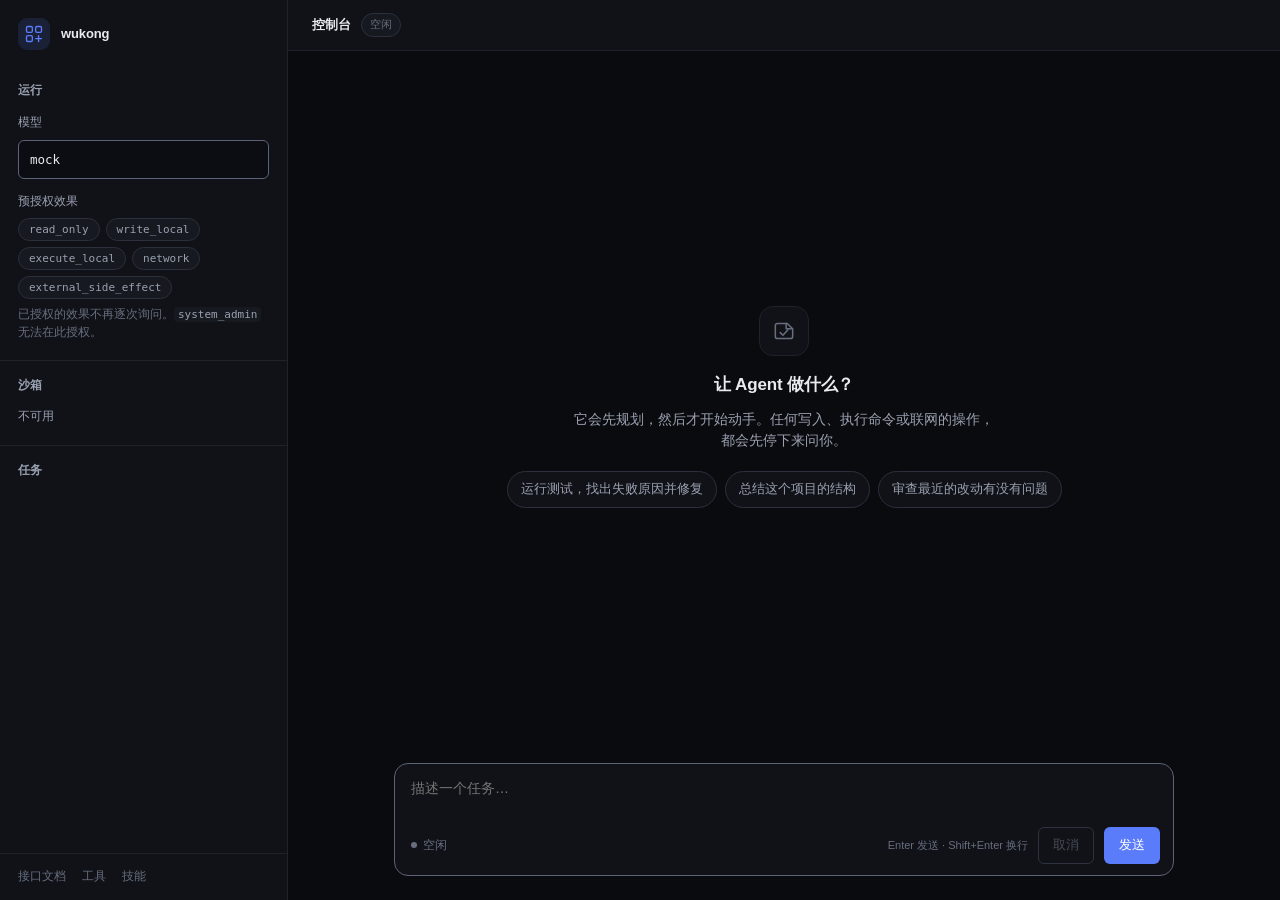
==== src/wukong/api/console/index.html @ ef0b3c14 "refactor: rename the project to wukong The repo, the Python package, the CLI command, the env vars a" ====
<!DOCTYPE html>
<html lang="zh-CN">
<head>
<meta charset="utf-8">
<meta name="viewport" content="width=device-width, initial-scale=1">
<title>wukong 控制台</title>
<link rel="stylesheet" href="style.css">
</head>
<body>
<div id="app">

  <aside id="sidebar">
    <header class="brand">
      <span class="brand-mark" aria-hidden="true">
        <svg viewBox="0 0 24 24" width="20" height="20" fill="none" stroke="currentColor" stroke-width="1.6" stroke-linecap="round" stroke-linejoin="round">
          <rect x="3" y="3" width="7" height="7" rx="1.5"/>
          <rect x="14" y="3" width="7" height="7" rx="1.5"/>
          <rect x="3" y="14" width="7" height="7" rx="1.5"/>
          <path d="M17.5 14v7M14 17.5h7"/>
        </svg>
      </span>
      <div class="brand-text">
        <span class="brand-name">wukong</span>
        <span class="brand-version" id="version"></span>
      </div>
    </header>

    <section class="panel">
      <h2 class="panel-title">运行</h2>
      <label class="field">
        <span class="field-label">模型</span>
        <input id="model" value="mock" spellcheck="false" autocomplete="off">
      </label>
      <div class="field">
        <span class="field-label">预授权效果</span>
        <div id="approve" class="toggles" role="group" aria-label="预授权效果"></div>
        <p class="hint">已授权的效果不再逐次询问。<code>system_admin</code> 无法在此授权。</p>
      </div>
    </section>

    <section class="panel">
      <h2 class="panel-title">沙箱</h2>
      <div id="sandbox" class="sandbox">
        <span class="skeleton"></span>
      </div>
    </section>

    <section class="panel panel-grow">
      <h2 class="panel-title">
        任务
        <span class="panel-count" id="task-count"></span>
      </h2>
      <div id="tasks" class="task-list"></div>
    </section>

    <footer class="sidebar-footer">
      <a href="/docs" target="_blank" rel="noreferrer">接口文档</a>
      <a href="/api/v1/tools" target="_blank" rel="noreferrer">工具</a>
      <a href="/api/v1/skills" target="_blank" rel="noreferrer">技能</a>
    </footer>
  </aside>

  <main id="main">
    <header id="topbar">
      <div class="topbar-left">
        <span class="topbar-title" id="topbar-title">控制台</span>
        <span class="chip" id="topbar-status">空闲</span>
      </div>
      <div class="topbar-right" id="topbar-meta"></div>
    </header>

    <div id="transcript">
      <div id="empty" class="empty">
        <div class="empty-mark" aria-hidden="true">
          <svg viewBox="0 0 24 24" width="26" height="26" fill="none" stroke="currentColor" stroke-width="1.4" stroke-linecap="round" stroke-linejoin="round">
            <path d="M4 17V7a2 2 0 0 1 2-2h9l5 5v7a2 2 0 0 1-2 2H6a2 2 0 0 1-2-2Z"/>
            <path d="M14 5v5h5"/>
            <path d="M8.5 13.5 11 16l4.5-5"/>
          </svg>
        </div>
        <h2 class="empty-title">让 Agent 做什么？</h2>
        <p class="empty-body">
          它会先规划，然后才开始动手。任何写入、执行命令或联网的操作，都会先停下来问你。
        </p>
        <div class="empty-examples">
          <button type="button" class="example">运行测试，找出失败原因并修复</button>
          <button type="button" class="example">总结这个项目的结构</button>
          <button type="button" class="example">审查最近的改动有没有问题</button>
        </div>
      </div>
    </div>

    <div id="approval" class="approval hidden" role="alertdialog" aria-labelledby="approval-title">
      <div class="approval-head">
        <span class="approval-icon" aria-hidden="true">
          <svg viewBox="0 0 24 24" width="15" height="15" fill="none" stroke="currentColor" stroke-width="1.8" stroke-linecap="round">
            <path d="M12 9v4M12 16.5v.01"/>
            <path d="M10.3 3.9 2.6 17.2A2 2 0 0 0 4.3 20h15.4a2 2 0 0 0 1.7-2.8L13.7 3.9a2 2 0 0 0-3.4 0Z"/>
          </svg>
        </span>
        <strong id="approval-title">需要你批准</strong>
        <span id="approval-effect" class="chip chip-warn"></span>
      </div>
      <pre id="approval-preview"></pre>
      <div id="approval-detail" class="approval-detail"></div>
      <div class="approval-actions">
        <button id="btn-approve" class="btn btn-primary">批准</button>
        <button id="btn-deny" class="btn btn-danger">拒绝</button>
      </div>
    </div>

    <form id="composer">
      <div class="composer-box">
        <textarea id="goal" rows="1" placeholder="描述一个任务…" aria-label="任务目标"></textarea>
        <div class="composer-actions">
          <span id="status" class="status" data-state="idle">空闲</span>
          <span class="composer-hint">Enter 发送 · Shift+Enter 换行</span>
          <button id="btn-cancel" type="button" class="btn btn-ghost" disabled>取消</button>
          <button id="btn-send" type="submit" class="btn btn-primary">发送</button>
        </div>
      </div>
    </form>
  </main>
</div>
<script src="app.js"></script>
</body>
</html>
---- src/wukong/api/console/style.css ----
/* wukong console.
 *
 * One stylesheet, no build step, no framework. The palette is a small set of
 * custom properties so a change of mind is a change in one place.
 *
 * The rules this follows, in order of how much they matter:
 *
 *   1. **Content sits in a centred column.** A transcript that spans the full
 *      width of a 1440px window produces 200-character lines and reads like a
 *      log file. The column is the single biggest thing that makes a chat UI
 *      look considered rather than assembled.
 *   2. Elevation comes from background steps, not shadows. A shadow is
 *      invisible on a dark UI; a lighter panel is not.
 *   3. One accent, used for the one primary action and nothing else.
 *   4. Monospace is for identifiers and output, never for prose.
 *   5. Borders are 1px and low-contrast. They separate, they do not decorate.
 *   6. Every interactive thing has a visible hover, active and focus state.
 *      A control whose state you cannot see is a control you will not trust.
 */

:root {
  color-scheme: dark;

  /* surfaces, darkest to lightest */
  --bg: #0a0b0f;
  --bg-panel: #101218;
  --bg-raised: #16191f;
  --bg-hover: #1c2029;
  /* Recessed, not raised. On a dark UI "input" reads as a well you type into,
     and a well is darker than the surface around it -- the same direction as
     light, not the opposite. Getting this backwards is why a form looks
     pasted on. */
  --bg-input: #0b0d12;

  /* Three tiers, because one border cannot do two jobs.
     `--border` separates things that are already distinct (decorative).
     `--border-strong` is for hover and dividers.
     `--border-control` outlines something you have to be able to find and
     click: at 3.16:1 on the panel it meets WCAG 1.4.11, where the decorative
     tier sits at 1.45:1 and would fail it. */
  --border: #1e222b;
  --border-strong: #2b303c;
  --border-control: #5a6377;

  --text: #e9ebef;
  --text-dim: #9aa1b0;
  --text-faint: #676e7e;

  --accent: #5b7cfa;
  --accent-hover: #7492ff;
  --accent-soft: rgba(91, 124, 250, 0.14);

  --ok: #40c98b;
  --ok-soft: rgba(64, 201, 139, 0.13);
  --warn: #dfa43c;
  --warn-soft: rgba(223, 164, 60, 0.13);
  --danger: #ef6160;
  --danger-soft: rgba(239, 97, 96, 0.13);

  --radius-sm: 6px;
  --radius: 10px;
  --radius-lg: 14px;

  /* the reading column: prose, cards, the composer and the approval panel all
     line up on this, which is what makes the page look like one thing */
  --column: 780px;

  /* Latin first, then the Chinese family -- but the Chinese family is not a
     fallback here, it is what most of the text will actually render in.
     `PingFang SC` is the macOS default and is what makes a Chinese interface
     look native rather than like a translated English one; the rest are the
     Windows and Linux equivalents. HarmonyOS Sans is first because it has the
     most even weight across the CJK block. */
  --sans: -apple-system, BlinkMacSystemFont, "Segoe UI", "PingFang SC",
    "HarmonyOS Sans SC", "Hiragino Sans GB", "Microsoft YaHei UI",
    "Microsoft YaHei", "Source Han Sans SC", "Noto Sans CJK SC", Roboto,
    sans-serif;
  --mono: ui-monospace, SFMono-Regular, "SF Mono", Menlo, Consolas,
    "PingFang SC", monospace;
}

* { box-sizing: border-box; }

html, body {
  margin: 0;
  height: 100%;
  background: var(--bg);
  color: var(--text);
  /* 1.7 rather than 1.55: hanzi fill their em box, so the same leading that
     looks right for Latin looks cramped for Chinese. */
  font: 400 14px/1.7 var(--sans);
  -webkit-font-smoothing: antialiased;
}

#app {
  display: grid;
  grid-template-columns: 288px minmax(0, 1fr);
  height: 100vh;
}

/* ---------------------------------------------------------------- sidebar */

#sidebar {
  display: flex;
  flex-direction: column;
  min-height: 0;
  background: var(--bg-panel);
  border-right: 1px solid var(--border);
}

.brand {
  display: flex;
  align-items: center;
  gap: 11px;
  padding: 18px 18px 16px;
}

.brand-mark {
  display: grid;
  place-items: center;
  width: 32px;
  height: 32px;
  border-radius: 9px;
  background: var(--accent-soft);
  color: var(--accent);
  flex: none;
}

.brand-text { display: flex; flex-direction: column; min-width: 0; line-height: 1.3; }

.brand-name {
  font-size: 13px;
  font-weight: 600;
  letter-spacing: -0.01em;
  white-space: nowrap;
  overflow: hidden;
  text-overflow: ellipsis;
}

.brand-version { font-size: 11px; color: var(--text-faint); font-family: var(--mono); }

.panel {
  padding: 14px 18px 18px;
  display: flex;
  flex-direction: column;
  gap: 12px;
}

.panel + .panel { border-top: 1px solid var(--border); }
.panel-grow { flex: 1; min-height: 0; }

.panel-title {
  display: flex;
  align-items: center;
  justify-content: space-between;
  margin: 0;
  /* No letter-spacing and no uppercase: both are Latin devices. Tracking
     pushes hanzi apart, which reads as broken spacing rather than as
     emphasis, and `text-transform` does nothing to Chinese at all. Weight and
     colour carry the hierarchy instead. */
  font-size: 12px;
  font-weight: 600;
  color: var(--text-dim);
}

.panel-count { font-family: var(--mono); font-size: 11px; letter-spacing: 0; }

.field { display: flex; flex-direction: column; gap: 7px; }

.field-label { font-size: 12px; color: var(--text-dim); }

input[type="text"], #model, textarea {
  width: 100%;
  padding: 8px 11px;
  border: 1px solid var(--border-control);
  border-radius: var(--radius-sm);
  background: var(--bg-input);
  color: var(--text);
  font: inherit;
  font-family: var(--mono);
  font-size: 12.5px;
  transition: border-color 0.12s, box-shadow 0.12s;
}

input:focus, textarea:focus {
  outline: none;
  border-color: var(--accent);
  box-shadow: 0 0 0 3px var(--accent-soft);
}

.hint { margin: 0; font-size: 11.5px; color: var(--text-faint); line-height: 1.55; }

.hint code {
  font-family: var(--mono);
  font-size: 11px;
  padding: 1px 4px;
  border-radius: 4px;
  background: var(--bg-raised);
  color: var(--text-dim);
}

/* pre-approve: toggles, not a native multi-select. A list box where you have
   to know that ctrl-click means "add" is a control that hides its own state. */

.toggles { display: flex; flex-wrap: wrap; gap: 6px; }

.toggle {
  padding: 4px 10px;
  border: 1px solid var(--border-strong);
  border-radius: 999px;
  background: var(--bg-raised);
  color: var(--text-dim);
  font-family: var(--mono);
  font-size: 11px;
  cursor: pointer;
  transition: background 0.12s, border-color 0.12s, color 0.12s;
}

.toggle:hover { background: var(--bg-hover); color: var(--text); }

.toggle[aria-pressed="true"] {
  background: var(--accent-soft);
  border-color: var(--accent);
  color: var(--accent-hover);
}

.toggle:focus-visible { outline: 2px solid var(--accent); outline-offset: 1px; }

/* ----------------------------------------------------------------- sandbox */

.sandbox { display: flex; flex-direction: column; gap: 9px; font-size: 12px; }

.sandbox-row {
  display: flex;
  align-items: baseline;
  justify-content: space-between;
  gap: 8px;
}

.sandbox-key { color: var(--text-faint); }
.sandbox-val { font-family: var(--mono); font-size: 11.5px; color: var(--text-dim); }

.sandbox-alert {
  padding: 8px 10px;
  border-radius: var(--radius-sm);
  background: var(--warn-soft);
  border: 1px solid rgba(223, 164, 60, 0.2);
  color: #e6c98f;
  font-size: 11.5px;
  line-height: 1.5;
}

/* the full explanation is available, not in the way */
.sandbox-why { font-size: 11.5px; }

.sandbox-why summary {
  cursor: pointer;
  color: var(--text-faint);
  list-style: none;
  user-select: none;
  padding: 2px 0;
}

.sandbox-why summary::-webkit-details-marker { display: none; }
.sandbox-why summary::before { content: "▸ "; }
.sandbox-why[open] summary::before { content: "▾ "; }
.sandbox-why summary:hover { color: var(--text-dim); }

.sandbox-why ul {
  margin: 6px 0 0;
  padding: 9px 11px 9px 24px;
  border-radius: var(--radius-sm);
  background: var(--bg-raised);
  border: 1px solid var(--border);
  color: var(--text-dim);
  line-height: 1.55;
}

.sandbox-why li + li { margin-top: 6px; }

.skeleton {
  display: block;
  height: 12px;
  border-radius: 4px;
  background: linear-gradient(90deg, var(--bg-raised) 25%, var(--bg-hover) 37%, var(--bg-raised) 63%);
  background-size: 400% 100%;
  animation: shimmer 1.4s ease-in-out infinite;
}

@keyframes shimmer {
  0% { background-position: 100% 0; }
  100% { background-position: 0 0; }
}

/* ------------------------------------------------------------------- tasks */

.task-list {
  display: flex;
  flex-direction: column;
  gap: 3px;
  overflow-y: auto;
  min-height: 0;
  margin: 0 -8px;
  padding: 0 8px;
}

.task-item {
  display: flex;
  flex-direction: column;
  gap: 6px;
  padding: 10px 11px;
  border-radius: var(--radius-sm);
  border: 1px solid transparent;
  cursor: pointer;
  transition: background 0.12s, border-color 0.12s;
}

.task-item:hover { background: var(--bg-raised); }

.task-item.active {
  background: var(--accent-soft);
  border-color: rgba(91, 124, 250, 0.32);
}

.task-goal {
  font-size: 12.5px;
  line-height: 1.45;
  color: var(--text);
  display: -webkit-box;
  -webkit-line-clamp: 2;
  -webkit-box-orient: vertical;
  overflow: hidden;
}

.task-meta {
  display: flex;
  align-items: center;
  gap: 7px;
  font-size: 11px;
  color: var(--text-faint);
  font-family: var(--mono);
}

.task-empty { padding: 12px 4px; font-size: 12px; color: var(--text-faint); }

.sidebar-footer {
  display: flex;
  gap: 16px;
  padding: 13px 18px;
  border-top: 1px solid var(--border);
  font-size: 11.5px;
}

.sidebar-footer a { color: var(--text-faint); text-decoration: none; }
.sidebar-footer a:hover { color: var(--accent-hover); }

/* -------------------------------------------------------------------- main */

#main {
  display: flex;
  flex-direction: column;
  min-width: 0;
  min-height: 0;
}

/* A header gives the page a top edge. Without it the content floated in the
   middle of a dark rectangle with nothing to anchor it. */

#topbar {
  display: flex;
  align-items: center;
  justify-content: space-between;
  gap: 16px;
  padding: 13px 24px;
  border-bottom: 1px solid var(--border);
  background: var(--bg-panel);
  flex: none;
}

.topbar-left { display: flex; align-items: center; gap: 10px; min-width: 0; }

.topbar-title {
  font-size: 12.5px;
  font-weight: 600;
  font-family: var(--mono);
  color: var(--text);
  white-space: nowrap;
  overflow: hidden;
  text-overflow: ellipsis;
}

.topbar-right {
  display: flex;
  align-items: center;
  gap: 10px;
  font-family: var(--mono);
  font-size: 11px;
  color: var(--text-faint);
  white-space: nowrap;
}

/* the reading column */

#transcript {
  flex: 1;
  min-height: 0;
  overflow-y: auto;
  padding: 28px 24px;
  display: flex;
  flex-direction: column;
  gap: 20px;
  /* Content sits against the composer rather than floating at the top of an
     empty pane. This is what every chat interface does, and it is why a short
     conversation does not look like a broken page. */
  justify-content: flex-end;
}

#transcript > * {
  width: 100%;
  max-width: var(--column);
  margin-inline: auto;
  flex: none;
}

/* empty state: a blank pane reads as broken. Say what the thing is for. */

.empty {
  margin: auto;
  text-align: center;
  display: flex;
  flex-direction: column;
  align-items: center;
  gap: 9px;
  padding: 32px 0;
}

.empty.hidden { display: none; }

.empty-mark {
  display: grid;
  place-items: center;
  width: 50px;
  height: 50px;
  border-radius: var(--radius-lg);
  background: var(--bg-panel);
  border: 1px solid var(--border);
  color: var(--text-faint);
  margin-bottom: 6px;
}

.empty-title { margin: 0; font-size: 17px; font-weight: 600; letter-spacing: -0.01em; }

.empty-body {
  margin: 0;
  font-size: 13.5px;
  color: var(--text-dim);
  line-height: 1.6;
  max-width: 420px;
}

.empty-examples {
  display: flex;
  flex-wrap: wrap;
  gap: 8px;
  justify-content: center;
  margin-top: 10px;
}

.example {
  padding: 7px 13px;
  border: 1px solid var(--border-strong);
  border-radius: 999px;
  background: var(--bg-panel);
  color: var(--text-dim);
  font: inherit;
  font-size: 12.5px;
  cursor: pointer;
  transition: background 0.12s, color 0.12s, border-color 0.12s;
}

.example:hover { background: var(--bg-hover); color: var(--text); border-color: var(--accent); }

/* ------------------------------------------------------------------- turns */

.turn { display: flex; flex-direction: column; gap: 9px; animation: rise 0.18s ease-out; }

@keyframes rise {
  from { opacity: 0; transform: translateY(4px); }
  to { opacity: 1; transform: none; }
}

/* the one animation that carries meaning: something is still happening */
@keyframes pulse {
  0%, 100% { opacity: 1; }
  50% { opacity: 0.25; }
}

.turn-head {
  display: flex;
  align-items: center;
  gap: 8px;
  font-size: 12px;
  font-weight: 600;
  color: var(--text-faint);
}

.turn.user .turn-head { color: var(--accent); }
.turn.error .turn-head { color: var(--danger); }

/* the user's own words, set apart from the agent's */
.turn.user .body {
  padding: 11px 15px;
  border-radius: var(--radius);
  border: 1px solid var(--border);
  background: var(--bg-panel);
  white-space: pre-wrap;
  font-size: 14px;
}

.turn.assistant .body {
  white-space: pre-wrap;
  font-size: 14.5px;
  line-height: 1.7;
  color: var(--text);
}

.turn.assistant .body:empty { display: none; }

.turn.error .body {
  padding: 11px 15px;
  border-radius: var(--radius);
  background: var(--danger-soft);
  border: 1px solid rgba(239, 97, 96, 0.26);
  color: #f0a5a4;
  white-space: pre-wrap;
  font-family: var(--mono);
  font-size: 12.5px;
}

/* A tool call is one line until you open it.
 *
 * Collapsed, a call reads as a row in a list -- what it acted on, and whether
 * it worked. Only the call you open becomes a card. Showing every call as a
 * card with its arguments visible meant a run of eight file reads took eight
 * screens, which reads like a log file rather than a tool. */

.tool {
  border: 1px solid transparent;
  border-radius: var(--radius-sm);
  background: transparent;
  overflow: hidden;
  font-size: 12px;
}

.tool[open] { background: var(--bg-panel); border-color: var(--border); }

.tool-head {
  display: flex;
  align-items: center;
  gap: 8px;
  padding: 6px 10px;
  cursor: pointer;
  list-style: none;
  user-select: none;
  font-family: var(--mono);
  font-size: 12px;
  color: var(--text-dim);
  border-radius: var(--radius-sm);
}

.tool-head::-webkit-details-marker { display: none; }
.tool-head:hover { background: var(--bg-raised); color: var(--text); }

.tool-mark { width: 12px; flex: none; text-align: center; color: var(--text-faint); }
.tool-name { color: var(--text); flex: none; }

.tool-arg {
  color: var(--text-faint);
  overflow: hidden;
  text-overflow: ellipsis;
  white-space: nowrap;
}

.tool-args,
.tool-result {
  margin: 0;
  padding: 10px 12px;
  border-top: 1px solid var(--border);
  font-family: var(--mono);
  font-size: 11.5px;
  line-height: 1.6;
  white-space: pre-wrap;
  word-break: break-word;
  max-height: 300px;
  overflow-y: auto;
}

.tool-args { color: var(--text-faint); background: var(--bg-input); }
.tool-result { color: var(--text-dim); }

.tool.running .tool-mark { color: var(--accent); animation: pulse 1s ease-in-out infinite; }
.tool.ok .tool-mark { color: var(--ok); }
.tool.failed .tool-mark { color: var(--danger); }
.tool.failed .tool-name { color: #f0a5a4; }

/* the plan is a section, not a tool call: it is the agent's own statement of
   what it is about to do, and it stays for the whole run */

.plan-card {
  border: 1px solid var(--border);
  border-radius: var(--radius);
  background: var(--bg-panel);
  padding: 12px 14px 13px;
  display: flex;
  flex-direction: column;
  gap: 9px;
}

.plan-label {
  font-size: 12px;
  font-weight: 600;
  color: var(--text-dim);
}

.plan { display: flex; flex-direction: column; gap: 1px; }

.plan-step {
  display: grid;
  grid-template-columns: 16px 18px 1fr;
  align-items: baseline;
  gap: 9px;
  font-size: 13px;
  color: var(--text-dim);
  padding: 4px 0;
}

.plan-step .mark { font-size: 10px; text-align: center; color: var(--text-faint); }
.plan-step .num { font-family: var(--mono); font-size: 11px; color: var(--text-faint); }

.plan-step.completed { color: var(--text); }
.plan-step.completed .mark { color: var(--ok); }

.plan-step.running { color: var(--text); }
.plan-step.running .mark { color: var(--accent); animation: pulse 1s ease-in-out infinite; }

.plan-step.failed { color: #f0a5a4; }
.plan-step.failed .mark { color: var(--danger); }

.plan-step.skipped { opacity: 0.55; }

/* ------------------------------------------------------------------- chips */

.chip {
  display: inline-flex;
  align-items: center;
  padding: 2px 8px;
  border-radius: 999px;
  background: var(--bg-raised);
  border: 1px solid var(--border-strong);
  color: var(--text-faint);
  font-family: var(--mono);
  font-size: 10.5px;
  letter-spacing: 0;
  text-transform: none;
  font-weight: 500;
  white-space: nowrap;
}

.chip-ok { background: var(--ok-soft); border-color: rgba(64, 201, 139, 0.28); color: var(--ok); }
.chip-warn { background: var(--warn-soft); border-color: rgba(223, 164, 60, 0.3); color: var(--warn); }
.chip-danger { background: var(--danger-soft); border-color: rgba(239, 97, 96, 0.3); color: var(--danger); }
.chip-accent { background: var(--accent-soft); border-color: rgba(91, 124, 250, 0.3); color: var(--accent-hover); }

.dim { color: var(--text-faint); font-size: 12px; }

/* ---------------------------------------------------------------- approval */

.approval {
  width: 100%;
  max-width: var(--column);
  margin: 0 auto 14px;
  border: 1px solid rgba(223, 164, 60, 0.32);
  border-radius: var(--radius);
  background: linear-gradient(180deg, rgba(223, 164, 60, 0.08), rgba(223, 164, 60, 0.02));
  overflow: hidden;
  flex: none;
  animation: rise 0.18s ease-out;
}

.approval.hidden { display: none; }

.approval-head {
  display: flex;
  align-items: center;
  gap: 9px;
  padding: 12px 15px;
  border-bottom: 1px solid rgba(223, 164, 60, 0.2);
  font-size: 13.5px;
}

.approval-icon { display: grid; place-items: center; color: var(--warn); }

.approval-head strong { font-weight: 600; }
.approval-head .chip { margin-left: auto; }

.approval pre {
  margin: 0;
  padding: 13px 15px;
  font-family: var(--mono);
  font-size: 12px;
  line-height: 1.6;
  color: var(--text);
  white-space: pre-wrap;
  word-break: break-word;
  max-height: 260px;
  overflow-y: auto;
}

.approval-detail {
  padding: 0 15px 13px;
  font-size: 12.5px;
  color: var(--text-dim);
  line-height: 1.6;
}

.approval-actions {
  display: flex;
  gap: 8px;
  padding: 13px 15px;
  border-top: 1px solid rgba(223, 164, 60, 0.2);
  background: rgba(0, 0, 0, 0.16);
}

/* ---------------------------------------------------------------- composer */

#composer {
  width: 100%;
  max-width: var(--column);
  margin: 0 auto;
  padding: 0 0 24px;
  flex: none;
}

.composer-box {
  border: 1px solid var(--border-control);
  border-radius: var(--radius-lg);
  background: var(--bg-panel);
  transition: border-color 0.12s, box-shadow 0.12s;
}

.composer-box:focus-within {
  border-color: var(--accent);
  box-shadow: 0 0 0 3px var(--accent-soft);
}

#goal {
  border: none;
  background: transparent;
  border-radius: var(--radius-lg) var(--radius-lg) 0 0;
  padding: 14px 16px 4px;
  font-family: var(--sans);
  font-size: 14px;
  line-height: 1.55;
  resize: none;
  min-height: 46px;
  max-height: 220px;
  overflow-y: auto;
}

#goal:focus { box-shadow: none; border: none; }

/* Let the browser size the textarea to its content where it can. The script
 * falls back to measuring `scrollHeight`, and skips itself when this applies
 * so the two do not fight over the height. */
@supports (field-sizing: content) {
  #goal { field-sizing: content; }
}

.composer-actions {
  display: flex;
  align-items: center;
  gap: 10px;
  padding: 9px 13px 11px 16px;
}

.composer-hint { font-size: 11px; color: var(--text-faint); margin-left: auto; }

.status {
  display: inline-flex;
  align-items: center;
  gap: 6px;
  font-size: 11.5px;
  color: var(--text-faint);
  font-family: var(--mono);
}

.status::before {
  content: "";
  width: 6px;
  height: 6px;
  border-radius: 50%;
  background: var(--text-faint);
}

.status.busy { color: var(--accent-hover); }
.status.busy::before { background: var(--accent); animation: pulse 1s ease-in-out infinite; }

.status[data-state="completed"] { color: var(--ok); }
.status[data-state="completed"]::before { background: var(--ok); }

.status[data-state="failed"],
.status[data-state="cancelled"] { color: var(--danger); }
.status[data-state="failed"]::before,
.status[data-state="cancelled"]::before { background: var(--danger); }

.status[data-state="waiting_confirmation"] { color: var(--warn); }
.status[data-state="waiting_confirmation"]::before { background: var(--warn); }

/* ----------------------------------------------------------------- buttons */

.btn {
  padding: 7px 14px;
  border-radius: var(--radius-sm);
  border: 1px solid transparent;
  font: inherit;
  font-size: 12.5px;
  font-weight: 500;
  cursor: pointer;
  transition: background 0.12s, border-color 0.12s, color 0.12s, opacity 0.12s;
}

.btn:focus-visible { outline: 2px solid var(--accent); outline-offset: 1px; }

.btn-primary { background: var(--accent); color: #fff; }
.btn-primary:hover { background: var(--accent-hover); }

.btn-danger {
  background: var(--danger-soft);
  border-color: rgba(239, 97, 96, 0.32);
  color: #f0a5a4;
}
.btn-danger:hover { background: rgba(239, 97, 96, 0.2); color: #ffcac9; }

.btn-ghost {
  background: transparent;
  border-color: var(--border-control);
  color: var(--text-dim);
}
.btn-ghost:hover:not(:disabled) { background: var(--bg-hover); color: var(--text); }

.btn:disabled { opacity: 0.4; cursor: not-allowed; }

/* --------------------------------------------------------------- scrollbar */

* { scrollbar-width: thin; scrollbar-color: var(--border-strong) transparent; }
*::-webkit-scrollbar { width: 10px; height: 10px; }
*::-webkit-scrollbar-track { background: transparent; }
*::-webkit-scrollbar-thumb {
  background: var(--border-strong);
  border-radius: 999px;
  border: 3px solid transparent;
  background-clip: content-box;
}
*::-webkit-scrollbar-thumb:hover { background: #3a4150; background-clip: content-box; }

/* --------------------------------------------------------------- responsive */

@media (max-width: 980px) {
  #app { grid-template-columns: 1fr; }
  #sidebar { display: none; }
  #transcript { padding: 20px 16px; }
  #topbar { padding: 12px 16px; }
  #composer { padding: 0 16px 16px; }
  .approval { margin-bottom: 12px; }
}

@media (prefers-reduced-motion: reduce) {
  *, *::before, *::after { animation: none !important; transition: none !important; }
}
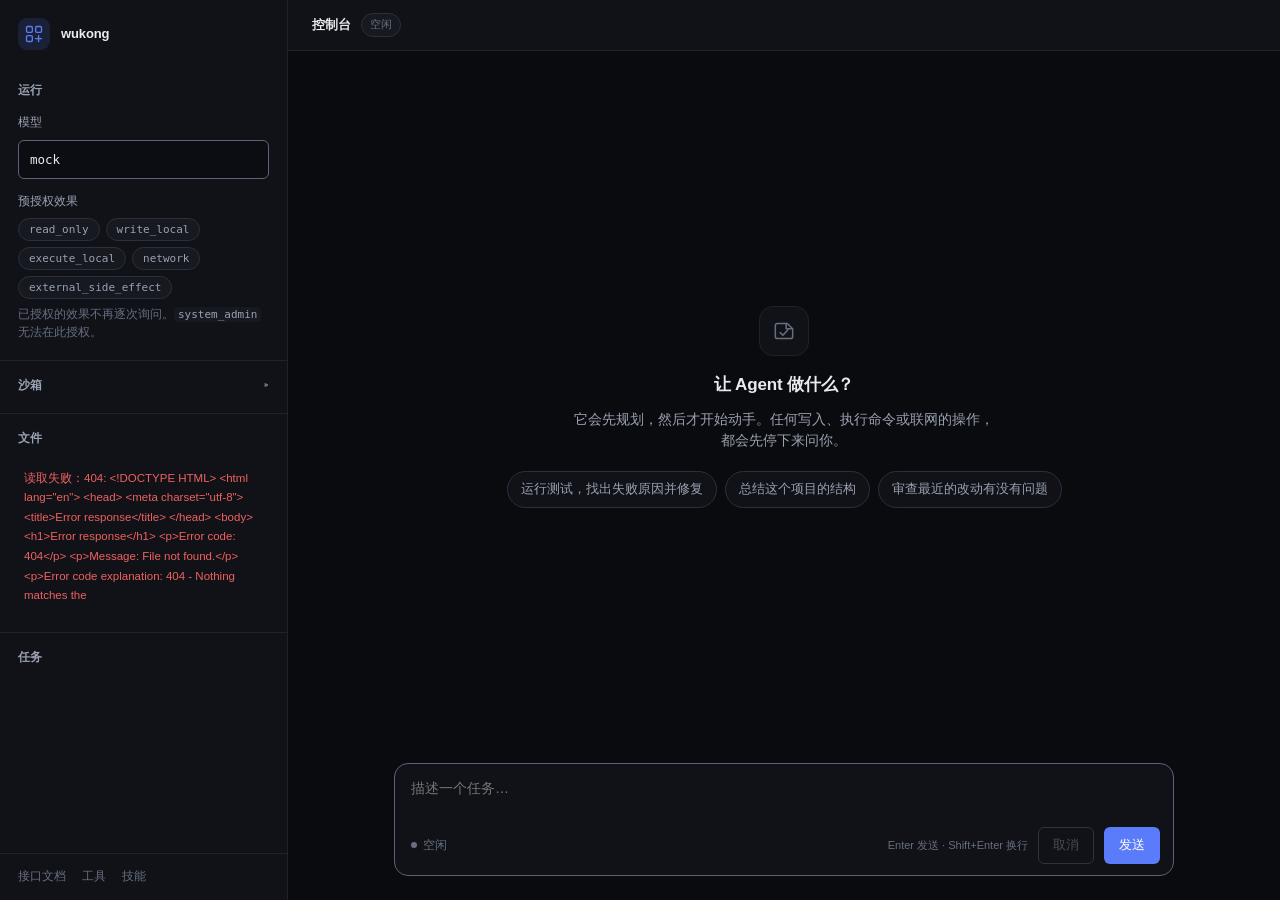
==== commit 43af4bd9: "feat(console): a file tree, and a budget you can watch The console could show you what the agent did" ====
--- a/src/wukong/api/console/index.html
+++ b/src/wukong/api/console/index.html
@@ -39,10 +39,20 @@
     </section>
 
     <section class="panel">
-      <h2 class="panel-title">沙箱</h2>
-      <div id="sandbox" class="sandbox">
-        <span class="skeleton"></span>
-      </div>
+      <details class="fold">
+        <summary class="panel-title">沙箱</summary>
+        <div id="sandbox" class="sandbox">
+          <span class="skeleton"></span>
+        </div>
+      </details>
+    </section>
+
+    <section class="panel panel-tree">
+      <h2 class="panel-title">
+        文件
+        <span class="panel-count" id="tree-count"></span>
+      </h2>
+      <div id="tree" class="tree"></div>
     </section>
 
     <section class="panel panel-grow">
--- a/src/wukong/api/console/style.css
+++ b/src/wukong/api/console/style.css
@@ -294,6 +294,95 @@
 
 /* ------------------------------------------------------------------- tasks */
 
+/* -------------------------------------------------------------------- tree */
+
+.panel-tree {
+  flex: 0 1 auto;
+  min-height: 0;
+  display: flex;
+  flex-direction: column;
+}
+
+.tree {
+  overflow-y: auto;
+  max-height: 34vh;
+  font-size: 12px;
+}
+
+.tree-children { padding-left: 13px; }
+.tree-row { display: flex; }
+
+.tree-name {
+  display: flex;
+  align-items: center;
+  gap: 6px;
+  width: 100%;
+  min-width: 0;
+  padding: 4px 6px;
+  border: none;
+  border-radius: 4px;
+  background: transparent;
+  color: var(--text-dim);
+  font: inherit;
+  font-size: 12px;
+  text-align: left;
+  cursor: pointer;
+}
+
+/* A file is a destination, not a control: it should not pretend to be
+   clickable until there is somewhere for it to go. */
+.tree-row.file .tree-name { cursor: default; }
+.tree-row.dir .tree-name:hover { background: var(--bg-raised); color: var(--text); }
+.tree-row.file .tree-name:hover { color: var(--text); }
+
+.tree-icon {
+  width: 10px;
+  flex: none;
+  font-size: 10px;
+  color: var(--text-faint);
+}
+
+.tree-row.dir .tree-icon { color: var(--accent); }
+
+.tree-text {
+  flex: 1 1 auto;
+  min-width: 0;
+  overflow: hidden;
+  text-overflow: ellipsis;
+  white-space: nowrap;
+}
+
+.tree-size {
+  flex: none;
+  font-family: var(--mono);
+  font-size: 10.5px;
+  color: var(--text-faint);
+}
+
+.tree-empty,
+.tree-error {
+  padding: 8px 6px;
+  font-size: 11.5px;
+  color: var(--text-faint);
+}
+
+.tree-error { color: var(--danger); }
+
+/* The sandbox block is reference material, not something you watch. Folding it
+   leaves the sidebar's height to the two things that do change: files and
+   tasks. */
+.fold > summary {
+  cursor: pointer;
+  list-style: none;
+  user-select: none;
+}
+
+.fold > summary::-webkit-details-marker { display: none; }
+.fold > summary::after { content: " ▸"; color: var(--text-faint); }
+.fold[open] > summary::after { content: " ▾"; }
+.fold > summary:hover { color: var(--text); }
+.fold[open] > .sandbox { margin-top: 10px; }
+
 .task-list {
   display: flex;
   flex-direction: column;
@@ -308,18 +397,30 @@
   display: flex;
   flex-direction: column;
   gap: 6px;
-  padding: 10px 11px;
+  padding: 10px 11px 10px 13px;
   border-radius: var(--radius-sm);
   border: 1px solid transparent;
+  /* A status rail down the left edge. The chip already states the status, but
+     a chip is a word you have to read and a rail is a colour you can scan --
+     and a task list is scanned far more often than it is read. */
+  border-left: 3px solid var(--border-strong);
   cursor: pointer;
   transition: background 0.12s, border-color 0.12s;
 }
+
+.task-item[data-state="running"],
+.task-item[data-state="planning"] { border-left-color: var(--accent); }
+.task-item[data-state="completed"] { border-left-color: var(--ok); }
+.task-item[data-state="failed"] { border-left-color: var(--danger); }
+.task-item[data-state="paused"] { border-left-color: var(--warn); }
+.task-item[data-state="cancelled"] { border-left-color: var(--text-faint); }
 
 .task-item:hover { background: var(--bg-raised); }
 
 .task-item.active {
   background: var(--accent-soft);
   border-color: rgba(91, 124, 250, 0.32);
+  border-left-color: var(--accent);
 }
 
 .task-goal {
@@ -375,6 +476,11 @@
   border-bottom: 1px solid var(--border);
   background: var(--bg-panel);
   flex: none;
+  /* The transcript scrolls underneath this. Without a stacking context of its
+     own the first message rides up into the header and the task id is left
+     half-covered by text that belongs below it. */
+  position: relative;
+  z-index: 2;
 }
 
 .topbar-left { display: flex; align-items: center; gap: 10px; min-width: 0; }
@@ -398,6 +504,29 @@
   color: var(--text-faint);
   white-space: nowrap;
 }
+
+.budget-text { font-family: var(--mono); font-size: 11px; color: var(--text-faint); }
+
+.budget-bar {
+  display: inline-block;
+  width: 72px;
+  height: 4px;
+  border-radius: 999px;
+  background: var(--bg-raised);
+  overflow: hidden;
+  vertical-align: middle;
+}
+
+.budget-fill {
+  display: block;
+  height: 100%;
+  border-radius: 999px;
+  background: var(--ok);
+  transition: width 0.2s ease-out;
+}
+
+.budget-bar.warn .budget-fill { background: var(--warn); }
+.budget-bar.danger .budget-fill { background: var(--danger); }
 
 /* the reading column */
 
@@ -518,13 +647,89 @@
 }
 
 .turn.assistant .body {
-  white-space: pre-wrap;
   font-size: 14.5px;
   line-height: 1.7;
   color: var(--text);
 }
 
 .turn.assistant .body:empty { display: none; }
+
+/* ----------------------------------------------------------------- rendered
+ *
+ * The assistant's prose arrives as Markdown and is rendered to real elements,
+ * so `pre-wrap` moves from the container onto the leaves. Leaving it on the
+ * container would double every line break. */
+
+.md-p { white-space: pre-wrap; }
+.md-p + .md-p { margin-top: 10px; }
+
+.md-head {
+  font-weight: 600;
+  letter-spacing: -0.01em;
+  color: var(--text);
+  white-space: pre-wrap;
+}
+
+.md-h1 { font-size: 19px; margin: 18px 0 8px; }
+.md-h2 { font-size: 16.5px; margin: 16px 0 7px; }
+.md-h3 { font-size: 15px; margin: 14px 0 6px; }
+.md-h4 { font-size: 14.5px; margin: 12px 0 5px; color: var(--text-dim); }
+.md > .md-head:first-child { margin-top: 0; }
+
+.md-list {
+  margin: 8px 0;
+  padding-left: 22px;
+  display: flex;
+  flex-direction: column;
+  gap: 4px;
+}
+
+.md-list li { white-space: pre-wrap; }
+.md-list li::marker { color: var(--text-faint); }
+
+/* Inline and fenced code share a surface, so they read as the same idea at
+   two sizes. The language strip only appears when the model named one -- an
+   empty strip is decoration. */
+.md-code {
+  font-family: var(--mono);
+  font-size: 12.5px;
+  padding: 1.5px 5px;
+  border-radius: 5px;
+  background: var(--bg-raised);
+  border: 1px solid var(--border);
+  color: #c8d3f0;
+}
+
+.md-pre {
+  margin: 10px 0;
+  padding: 12px 14px;
+  border-radius: var(--radius);
+  background: var(--bg-input);
+  border: 1px solid var(--border);
+  overflow-x: auto;
+}
+
+.md-pre code {
+  font-family: var(--mono);
+  font-size: 12.5px;
+  line-height: 1.65;
+  color: #c8d3f0;
+  white-space: pre;
+}
+
+.md-pre code[data-lang]::before {
+  content: attr(data-lang);
+  display: block;
+  margin-bottom: 8px;
+  font-size: 10.5px;
+  letter-spacing: 0.04em;
+  text-transform: uppercase;
+  color: var(--text-faint);
+}
+
+.md a { color: var(--accent-hover); }
+.md strong { font-weight: 650; color: #fff; }
+.md em { font-style: italic; color: var(--text-dim); }
 
 .turn.error .body {
   padding: 11px 15px;
@@ -572,7 +777,12 @@
 .tool-head:hover { background: var(--bg-raised); color: var(--text); }
 
 .tool-mark { width: 12px; flex: none; text-align: center; color: var(--text-faint); }
+.tool-icon { display: grid; place-items: center; width: 15px; flex: none; color: var(--text-faint); }
 .tool-name { color: var(--text); flex: none; }
+
+.tool.running .tool-icon { color: var(--accent); }
+.tool.ok .tool-icon { color: var(--text-dim); }
+.tool.failed .tool-icon { color: var(--danger); }
 
 .tool-arg {
   color: var(--text-faint);
@@ -598,10 +808,30 @@
 .tool-args { color: var(--text-faint); background: var(--bg-input); }
 .tool-result { color: var(--text-dim); }
 
+/* The gist sits on the collapsed row and gives up its room first when the row
+   is narrow -- the tool name matters more than the result. */
+.tool-gist {
+  color: var(--text-faint);
+  overflow: hidden;
+  text-overflow: ellipsis;
+  white-space: nowrap;
+  flex: 1 1 auto;
+  min-width: 0;
+  text-align: right;
+}
+
 .tool.running .tool-mark { color: var(--accent); animation: pulse 1s ease-in-out infinite; }
 .tool.ok .tool-mark { color: var(--ok); }
 .tool.failed .tool-mark { color: var(--danger); }
 .tool.failed .tool-name { color: #f0a5a4; }
+
+/* Only the failure is tinted. Colouring every successful call would turn a
+   run of eight reads into a stripe pattern, and the eye would stop landing on
+   the one that actually needs attention. */
+.tool.failed {
+  border-color: rgba(239, 97, 96, 0.26);
+  background: var(--danger-soft);
+}
 
 /* the plan is a section, not a tool call: it is the agent's own statement of
    what it is about to do, and it stays for the whole run */
@@ -715,6 +945,21 @@
   max-height: 260px;
   overflow-y: auto;
 }
+
+/* Rendered diffs. The tinted row is what makes a change findable at a glance;
+   the negative margin lets the tint run to the panel edge without shifting
+   the text out of column with the lines above it. */
+.diff-line {
+  padding: 0 6px;
+  margin: 0 -6px;
+  white-space: pre-wrap;
+  word-break: break-word;
+}
+
+.diff-add { background: var(--ok-soft); color: #7fd8ae; }
+.diff-del { background: var(--danger-soft); color: #f0a5a4; }
+.diff-hunk { color: var(--accent-hover); }
+.diff-meta { color: var(--text-faint); font-weight: 600; }
 
 .approval-detail {
   padding: 0 15px 13px;
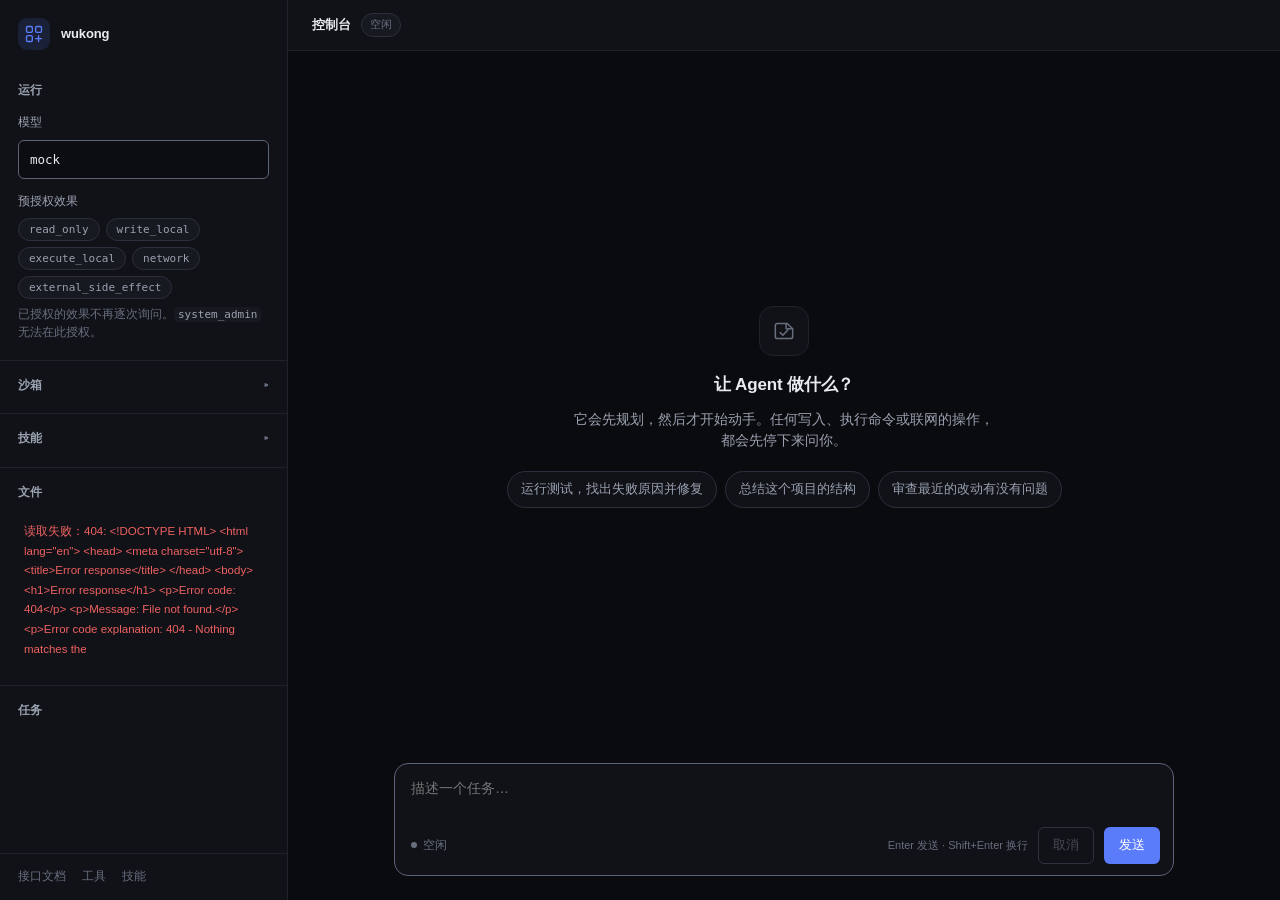
==== commit 85a80916: "feat(console): reach the skill gate from the UI `candidate → validated → approved → active` is enfor" ====
--- a/src/wukong/api/console/index.html
+++ b/src/wukong/api/console/index.html
@@ -44,6 +44,16 @@
         <div id="sandbox" class="sandbox">
           <span class="skeleton"></span>
         </div>
+      </details>
+    </section>
+
+    <section class="panel">
+      <details class="fold" id="skills-fold">
+        <summary class="panel-title">
+          技能
+          <span class="panel-count" id="skill-count"></span>
+        </summary>
+        <div id="skills" class="skill-list"></div>
       </details>
     </section>
 
@@ -131,6 +141,15 @@
       </div>
     </form>
   </main>
+
+  <aside id="preview" class="preview" hidden>
+    <header class="preview-head">
+      <span class="preview-path" id="preview-path"></span>
+      <span class="preview-meta" id="preview-meta"></span>
+      <button id="preview-close" class="preview-close" type="button" aria-label="关闭预览">✕</button>
+    </header>
+    <div id="preview-body" class="preview-body"></div>
+  </aside>
 </div>
 <script src="app.js"></script>
 </body>
--- a/src/wukong/api/console/style.css
+++ b/src/wukong/api/console/style.css
@@ -98,6 +98,14 @@
   height: 100vh;
 }
 
+/* The preview opens as a third column rather than as an overlay: the
+   transcript stays readable while you look at a file, which is the entire
+   reason to have both. Widening the grid instead of toggling `display` keeps
+   the rest of the page from jumping when it opens. */
+#app.with-preview {
+  grid-template-columns: 288px minmax(0, 1fr) minmax(0, 560px);
+}
+
 /* ---------------------------------------------------------------- sidebar */
 
 #sidebar {
@@ -293,6 +301,67 @@
 }
 
 /* ------------------------------------------------------------------- tasks */
+
+/* ------------------------------------------------------------------ skills */
+
+.skill-list {
+  display: flex;
+  flex-direction: column;
+  gap: 6px;
+  max-height: 30vh;
+  overflow-y: auto;
+}
+
+.skill-row {
+  padding: 8px 9px;
+  border-radius: var(--radius-sm);
+  border: 1px solid var(--border);
+  background: var(--bg-raised);
+}
+
+/* Waiting on a human is the one state worth marking in the row itself: the
+   chip states it, but a chip is a word and this is a queue you scan. */
+.skill-row.status-candidate,
+.skill-row.status-validated,
+.skill-row.status-approved {
+  border-color: rgba(223, 164, 60, 0.3);
+}
+
+.skill-head { display: flex; align-items: center; gap: 7px; }
+
+.skill-name {
+  flex: 1 1 auto;
+  min-width: 0;
+  font-family: var(--mono);
+  font-size: 11.5px;
+  color: var(--text);
+  overflow: hidden;
+  text-overflow: ellipsis;
+  white-space: nowrap;
+}
+
+.skill-desc {
+  margin-top: 5px;
+  font-size: 11px;
+  line-height: 1.5;
+  color: var(--text-faint);
+  display: -webkit-box;
+  -webkit-line-clamp: 2;
+  -webkit-box-orient: vertical;
+  overflow: hidden;
+}
+
+.skill-actions { margin-top: 7px; display: flex; gap: 6px; }
+.skill-promote { padding: 4px 9px; font-size: 11px; }
+
+.skill-empty,
+.skill-error {
+  padding: 8px 6px;
+  font-size: 11.5px;
+  color: var(--text-faint);
+}
+
+.skill-error { color: var(--danger); }
 
 /* -------------------------------------------------------------------- tree */
 
@@ -417,6 +486,26 @@
 
 .task-item:hover { background: var(--bg-raised); }
 
+/* Sub-agents hang under the task that spawned them. The indentation is the
+   whole signal: a fan-out of five has to read as one run with five parts, not
+   as six runs that happen to be near each other. */
+.task-item.depth-1 { margin-left: 15px; }
+.task-item.depth-2 { margin-left: 27px; }
+.task-item.depth-3 { margin-left: 36px; }
+
+.task-child-mark { color: var(--text-faint); }
+
+/* A sub-agent is a detail of its parent, so it is quieter -- but its status
+   rail stays, because "which one failed" is exactly what you scan a fan-out
+   for. */
+.task-item.depth-1 .task-goal,
+.task-item.depth-2 .task-goal,
+.task-item.depth-3 .task-goal {
+  font-size: 11.5px;
+  -webkit-line-clamp: 1;
+  color: var(--text-dim);
+}
+
 .task-item.active {
   background: var(--accent-soft);
   border-color: rgba(91, 124, 250, 0.32);
@@ -454,6 +543,108 @@
 
 .sidebar-footer a { color: var(--text-faint); text-decoration: none; }
 .sidebar-footer a:hover { color: var(--accent-hover); }
+
+/* ----------------------------------------------------------------- preview */
+
+.preview {
+  display: flex;
+  flex-direction: column;
+  min-height: 0;
+  background: var(--bg-panel);
+  border-left: 1px solid var(--border);
+}
+
+.preview[hidden] { display: none; }
+
+.preview-head {
+  display: flex;
+  align-items: center;
+  gap: 10px;
+  padding: 13px 16px;
+  border-bottom: 1px solid var(--border);
+  flex: none;
+}
+
+.preview-path {
+  flex: 1 1 auto;
+  min-width: 0;
+  font-family: var(--mono);
+  font-size: 12px;
+  color: var(--text);
+  overflow: hidden;
+  text-overflow: ellipsis;
+  white-space: nowrap;
+}
+
+.preview-meta {
+  flex: none;
+  font-family: var(--mono);
+  font-size: 11px;
+  color: var(--text-faint);
+}
+
+.preview-close {
+  flex: none;
+  width: 24px;
+  height: 24px;
+  border: none;
+  border-radius: var(--radius-sm);
+  background: transparent;
+  color: var(--text-faint);
+  font-size: 13px;
+  cursor: pointer;
+  transition: background 0.12s, color 0.12s;
+}
+
+.preview-close:hover { background: var(--bg-raised); color: var(--text); }
+
+.preview-body {
+  flex: 1;
+  min-height: 0;
+  overflow: auto;
+}
+
+.preview-note {
+  padding: 20px 16px;
+  font-size: 12.5px;
+  line-height: 1.6;
+  color: var(--text-dim);
+}
+
+.preview-note.error { color: #f0a5a4; }
+
+/* A code view, not a syntax highlighter. Two columns so the line numbers stay
+   put while the text scrolls sideways. */
+.code-view {
+  display: flex;
+  margin: 0;
+  padding: 12px 0;
+  min-width: max-content;
+  font-family: var(--mono);
+  font-size: 12px;
+  line-height: 1.65;
+}
+
+.code-gutter {
+  display: flex;
+  flex-direction: column;
+  flex: none;
+  padding: 0 12px 0 16px;
+  text-align: right;
+  color: var(--text-faint);
+  user-select: none;
+  border-right: 1px solid var(--border);
+}
+
+.code-body {
+  display: flex;
+  flex-direction: column;
+  padding: 0 16px;
+  color: var(--text);
+}
+
+.code-ln,
+.code-line { white-space: pre; }
 
 /* -------------------------------------------------------------------- main */
 
